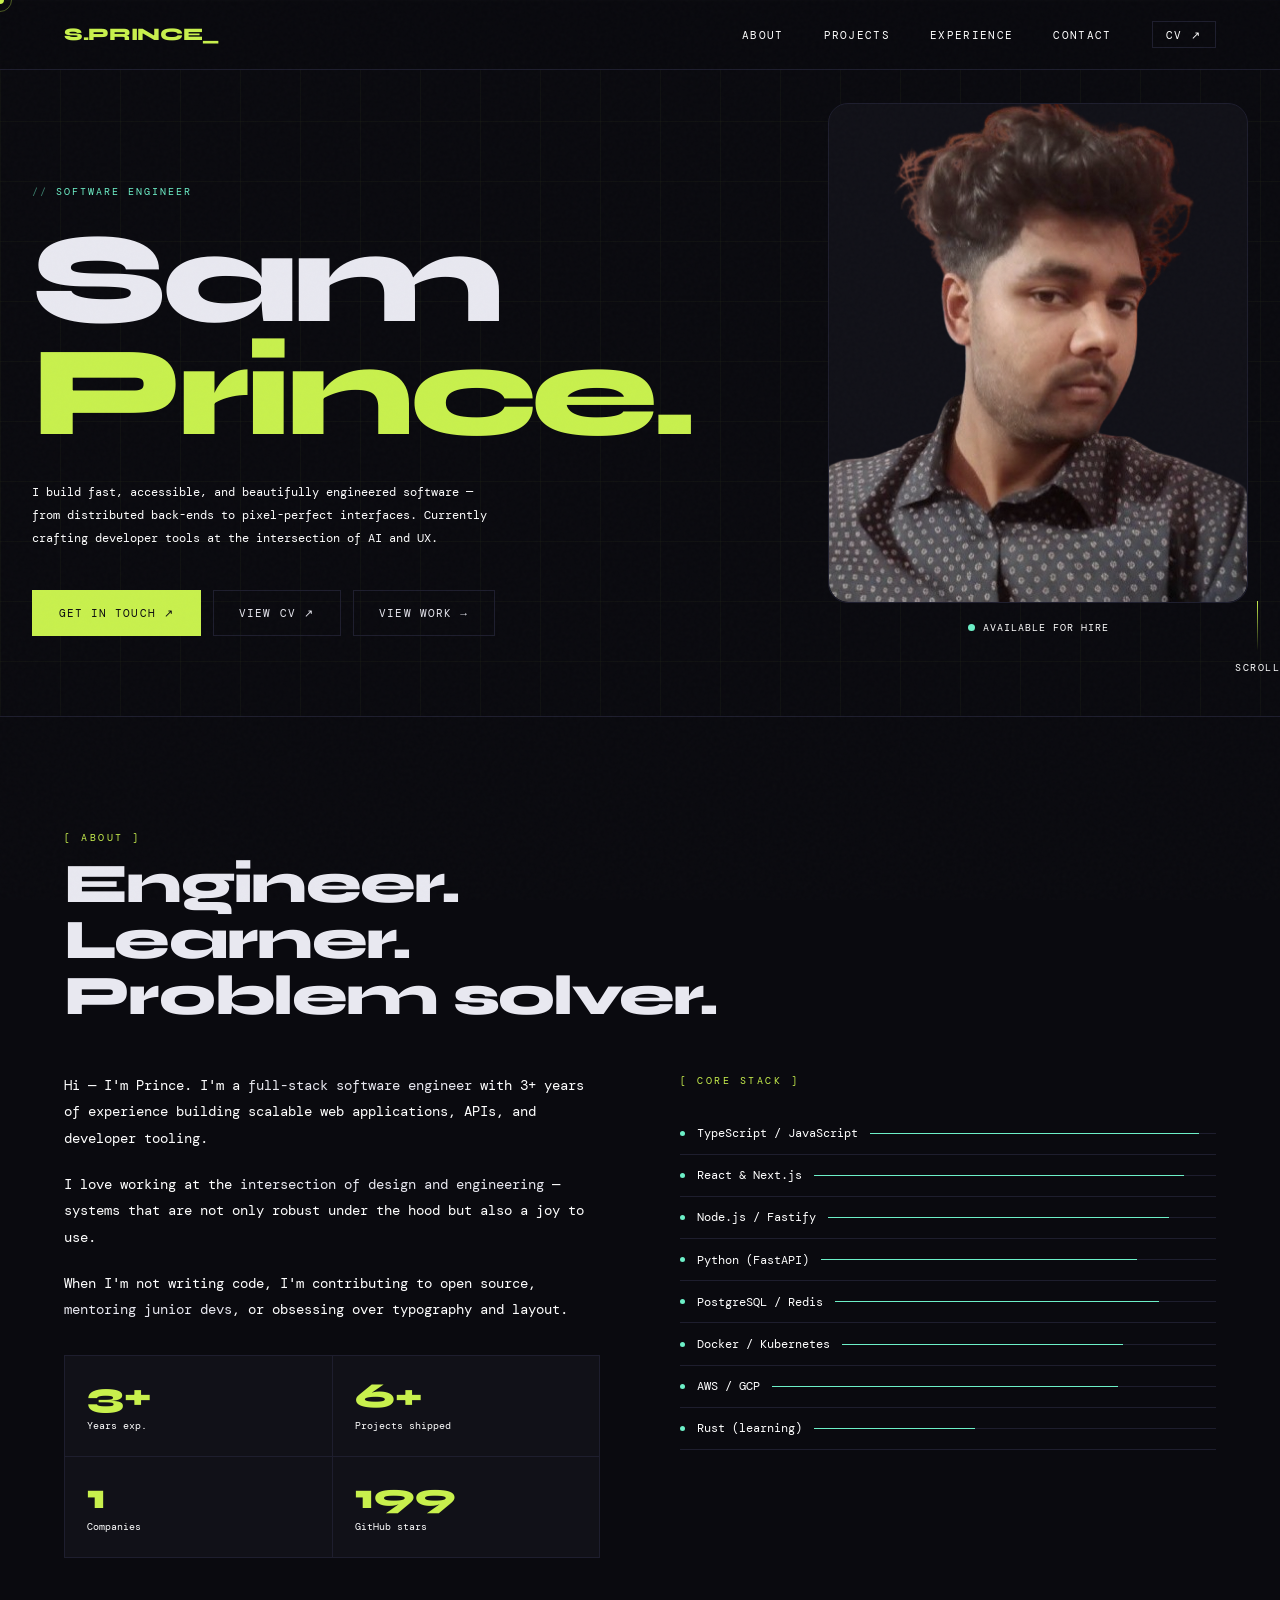
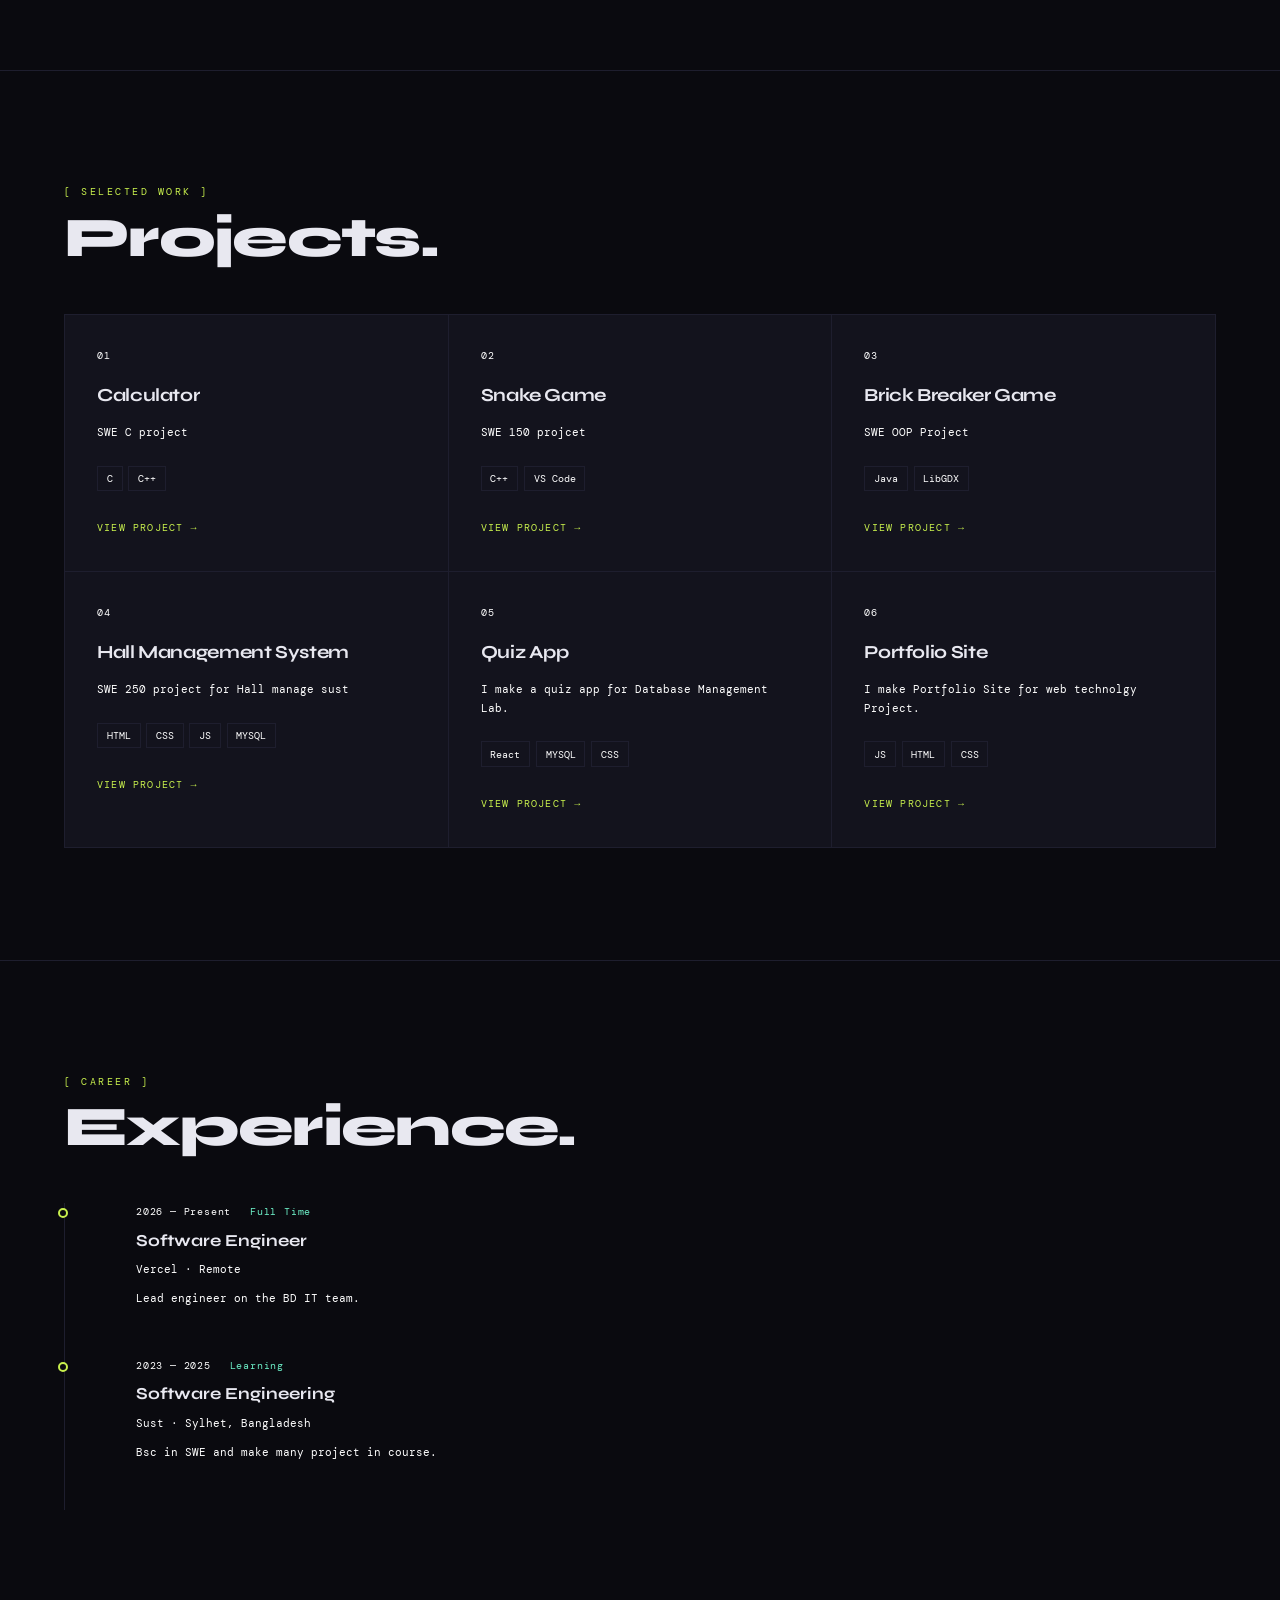
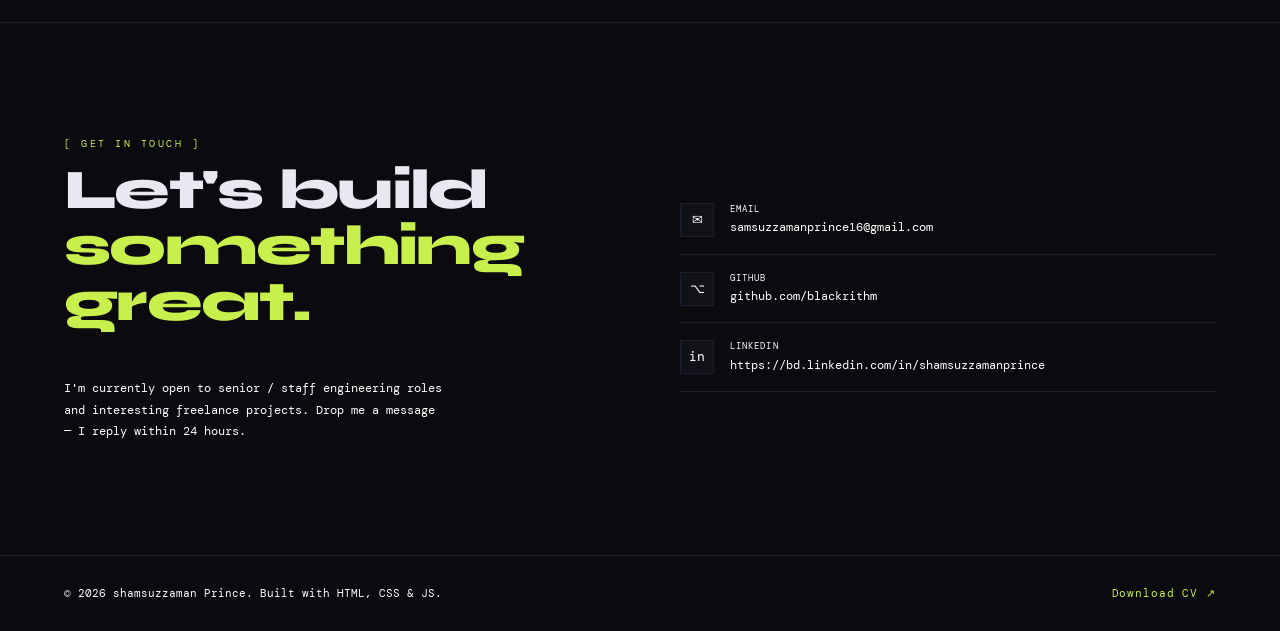
==== portfolio/index.html @ 68087d54 "Initial commit" ====
<!DOCTYPE html>
<html lang="en">
<head>
  <meta charset="UTF-8" />
  <meta name="viewport" content="width=device-width, initial-scale=1.0"/>
  <title>Shamsuzzaman Prince — Software Engineer</title>
  <link rel="stylesheet" href="styles.css" />
  <link href="https://fonts.googleapis.com/css2?family=Syne:wght@400;600;700;800&family=DM+Mono:ital,wght@0,300;0,400;1,300&display=swap" rel="stylesheet"/>
</head>
<body>

  <!-- Custom Cursor -->
  <div id="cursor"></div>
  <div id="cursor-ring"></div>

  <!-- Navigation -->
  <nav id="navbar">
    <div class="nav-logo">S.PRINCE_</div>
    <button class="nav-toggle" id="nav-toggle" aria-label="Toggle menu">
      <span></span><span></span><span></span>
    </button>
    <ul class="nav-links" id="nav-links">
      <li><a href="#about">About</a></li>
      <li><a href="#projects">Projects</a></li>
      <li><a href="#experience">Experience</a></li>
      <li><a href="#contact">Contact</a></li>
      <li><a href="../one_page_cv/index.html" target="_blank" class="nav-cv">CV ↗</a></li>
    </ul>
  </nav>

  <!-- Hero -->
  <section id="hero">
    <div class="hero-grid"></div>
    <div class="hero-content">
      <p class="hero-tag">Software Engineer &nbsp;·&nbsp; Full Stack &nbsp;·&nbsp; Open to work</p>
      <h1>Sam<br><span class="line2">Prince.</span></h1>
      <p class="hero-sub">
        I build fast, accessible, and beautifully engineered software —
        from distributed back-ends to pixel-perfect interfaces.
        Currently crafting developer tools at the intersection of AI and UX.
      </p>
      <div class="hero-ctas">
        <a href="#contact" class="btn btn-primary">Get in touch ↗</a>
        <a href="../one_page_cv/index.html" target="_blank" class="btn btn-outline">View CV ↗</a>
        <a href="#projects" class="btn btn-outline">View work →</a>
      </div>
    </div>
    <div class="hero-photo">
      <div class="photo-frame">
        <img src="profile.jpeg" alt="Shamsuzzaman Prince" onerror="this.style.display='none';this.parentElement.classList.add('no-photo')"/>
        <div class="photo-placeholder"></div>
      </div>
      <div class="hero-status">
        <span class="status-dot"></span> Available for hire
      </div>
    </div>
    <div class="scroll-hint">
      <div class="scroll-line"></div>
      <span>scroll</span>
    </div>
  </section>

  <!-- About -->
  <section id="about">
    <div class="section-header reveal">
      <p class="section-label">About</p>
      <h2>Engineer.<br>Learner.<br>Problem solver.</h2>
    </div>
    <div class="about-grid">
      <div class="about-text reveal">
        <p>Hi — I'm Prince. I'm a <span>full-stack software engineer</span> with 3+ years of experience building scalable web applications, APIs, and developer tooling.</p>
        <p>I love working at the <span>intersection of design and engineering</span> — systems that are not only robust under the hood but also a joy to use.</p>
        <p>When I'm not writing code, I'm contributing to open source, <span>mentoring junior devs</span>, or obsessing over typography and layout.</p>
        <div class="stats-grid">
          <div class="stat"><div class="stat-num">3+</div><div class="stat-label">Years exp.</div></div>
          <div class="stat"><div class="stat-num">6+</div><div class="stat-label">Projects shipped</div></div>
          <div class="stat"><div class="stat-num">1</div><div class="stat-label">Companies</div></div>
          <div class="stat"><div class="stat-num">199</div><div class="stat-label">GitHub stars</div></div>
        </div>
      </div>
      <div class="skills-panel reveal">
        <p class="section-label" style="margin-bottom:1.5rem;">Core stack</p>
        <ul class="skills-list" id="skills-list">
          <li><span>TypeScript / JavaScript</span><div class="skill-bar-wrap"><div class="skill-bar" data-width="95%"></div></div></li>
          <li><span>React &amp; Next.js</span><div class="skill-bar-wrap"><div class="skill-bar" data-width="92%"></div></div></li>
          <li><span>Node.js / Fastify</span><div class="skill-bar-wrap"><div class="skill-bar" data-width="88%"></div></div></li>
          <li><span>Python (FastAPI)</span><div class="skill-bar-wrap"><div class="skill-bar" data-width="80%"></div></div></li>
          <li><span>PostgreSQL / Redis</span><div class="skill-bar-wrap"><div class="skill-bar" data-width="85%"></div></div></li>
          <li><span>Docker / Kubernetes</span><div class="skill-bar-wrap"><div class="skill-bar" data-width="75%"></div></div></li>
          <li><span>AWS / GCP</span><div class="skill-bar-wrap"><div class="skill-bar" data-width="78%"></div></div></li>
          <li><span>Rust (learning)</span><div class="skill-bar-wrap"><div class="skill-bar" data-width="40%"></div></div></li>
        </ul>
      </div>
    </div>
  </section>

  <!-- Projects -->
  <section id="projects">
    <div class="section-header reveal">
      <p class="section-label">Selected work</p>
      <h2>Projects.</h2>
    </div>
    <div class="projects-grid reveal">
      <div class="project-card">
        <div class="project-num">01</div>
        <h3 class="project-title">Calculator</h3>
        <p class="project-desc">SWE C project</p>
        <div class="project-tags"><span>C</span><span>C++</span></div>
        <a href="#" class="project-link">View project →</a>
      </div>
      <div class="project-card">
        <div class="project-num">02</div>
        <h3 class="project-title">Snake Game</h3>
        <p class="project-desc">SWE 150 projcet</p>
        <div class="project-tags"><span>C++</span><span>VS Code</span></div>
        <a href="#" class="project-link">View project →</a>
      </div>
      <div class="project-card">
        <div class="project-num">03</div>
        <h3 class="project-title">Brick Breaker Game</h3>
        <p class="project-desc">SWE OOP Project</p>
        <div class="project-tags"><span>Java</span><span>LibGDX</span></div>
        <a href="#" class="project-link">View project →</a>
      </div>
      <div class="project-card">
        <div class="project-num">04</div>
        <h3 class="project-title">Hall Management System</h3>
        <p class="project-desc">SWE 250 project for Hall manage sust</p>
        <div class="project-tags"><span>HTML</span><span>CSS</span><span>JS</span><span>MYSQL</span></div>
        <a href="#" class="project-link">View project →</a>
      </div>
      <div class="project-card">
        <div class="project-num">05</div>
        <h3 class="project-title">Quiz App</h3>
        <p class="project-desc">I make a quiz app for Database Management Lab.</p>
        <div class="project-tags"><span>React</span><span>MYSQL</span><span>CSS</span></div>
        <a href="#" class="project-link">View project →</a>
      </div>
      <div class="project-card">
        <div class="project-num">06</div>
        <h3 class="project-title">Portfolio Site</h3>
        <p class="project-desc">I make Portfolio Site for web technolgy Project.</p>
        <div class="project-tags"><span>JS</span><span>HTML</span><span>CSS</span></div>
        <a href="#" class="project-link">View project →</a>
      </div>
    </div>
  </section>

  <!-- Experience -->
  <section id="experience">
    <div class="section-header reveal">
      <p class="section-label">Career</p>
      <h2>Experience.</h2>
    </div>
    <div class="timeline">
      <div class="timeline-item">
        <div class="timeline-dot"></div>
        <div class="timeline-meta">2026 — Present <span>Full Time</span></div>
        <div class="timeline-role">Software Engineer</div>
        <div class="timeline-company">Vercel · Remote</div>
        <p class="timeline-desc">Lead engineer on the BD IT team. </div>
      <div class="timeline-item">
        <div class="timeline-dot"></div>
        <div class="timeline-meta">2023 — 2025 <span>Learning</span></div>
        <div class="timeline-role">Software Engineering </div>
        <div class="timeline-company">Sust · Sylhet, Bangladesh</div>
        <p class="timeline-desc">Bsc in SWE and make many project in course.</p>
      </div>
      
    </div>
  </section>

  <!-- Contact -->
  <section id="contact">
    <div class="contact-inner reveal">
      <div class="contact-left">
        <p class="section-label">Get in touch</p>
        <h2>Let's build<br><span>something great.</span></h2>
        <p class="contact-sub">I'm currently open to senior / staff engineering roles and interesting freelance projects. Drop me a message — I reply within 24 hours.</p>
      </div>
      <div class="contact-links">
        <a href="mailto:samsuzzamanprince16@gmail.com" class="contact-link">
          <div class="contact-icon">✉</div>
          <div><div class="contact-type">Email</div>samsuzzamanprince16@gmail.com</div>
        </a>
        <a href="https://github.com/blackrithm" target="_blank" class="contact-link">
          <div class="contact-icon">⌥</div>
          <div><div class="contact-type">GitHub</div>github.com/blackrithm</div>
        </a>
        <a href="https://bd.linkedin.com/in/shamsuzzamanprince" target="_blank" class="contact-link">
          <div class="contact-icon">in</div>
          <div><div class="contact-type">LinkedIn</div>https://bd.linkedin.com/in/shamsuzzamanprince</div>
        </a>
      </div>
    </div>
  </section>

  <!-- Footer -->
  <footer>
    <span>© 2026 shamsuzzaman Prince. Built with HTML, CSS &amp; JS.</span>
    <a href="../one_page_cv/index.html" target="_blank" class="footer-cv">Download CV ↗</a>
  </footer>

  <script src="script.js"></script>
</body>
</html>
---- portfolio/styles.css ----
/* ── Reset & Variables ───────────────────────────────────── */
*, *::before, *::after { box-sizing: border-box; margin: 0; padding: 0; }

:root {
  --bg:       #0a0a0f;
  --surface:  #111118;
  --border:   #1e1e2e;
  --accent:   #c8f04d;
  --accent2:  #6df0c8;
  --text:     #e8e8f0;
  --muted:    #ffffff;
  --card:     #13131d;
  --font-display: 'Syne', sans-serif;
  --font-mono:    'DM Mono', monospace;
  --nav-h:    70px;
}

html { scroll-behavior: smooth; }

body {
  background: var(--bg);
  color: var(--text);
  font-family: var(--font-mono);
  font-size: 14px;
  line-height: 1.7;
  overflow-x: hidden;
  cursor: none;
}

/* ── Noise texture ── */
body::before {
  content: '';
  position: fixed; inset: 0;
  background-image: url("data:image/svg+xml,%3Csvg viewBox='0 0 256 256' xmlns='http://www.w3.org/2000/svg'%3E%3Cfilter id='n'%3E%3CfeTurbulence type='fractalNoise' baseFrequency='0.9' numOctaves='4' stitchTiles='stitch'/%3E%3C/filter%3E%3Crect width='100%25' height='100%25' filter='url(%23n)' opacity='0.04'/%3E%3C/svg%3E");
  pointer-events: none; z-index: 1000; opacity: 0.45;
}

/* ── Custom Cursor ── */
#cursor {
  position: fixed; top: 0; left: 0;
  width: 8px; height: 8px;
  background: var(--accent); border-radius: 50%;
  pointer-events: none; z-index: 9999;
  transform: translate(-50%,-50%);
  transition: transform 0.15s ease, background 0.2s;
}
#cursor-ring {
  position: fixed; top: 0; left: 0;
  width: 24px; height: 24px;
  border: 1px solid rgba(200,240,77,0.35);
  border-radius: 50%;
  pointer-events: none; z-index: 9998;
  transform: translate(-50%,-50%);
  transition: opacity 0.2s;
}
#cursor.hovered  { transform: translate(-50%,-50%) scale(2.5); }
#cursor-ring.hovered { opacity: 0; }

/* ── Navigation ── */
nav {
  position: fixed; top: 0; left: 0; right: 0; height: var(--nav-h);
  display: flex; justify-content: space-between; align-items: center;
  padding: 0 4rem;
  background: rgba(10,10,15,0.85);
  backdrop-filter: blur(20px);
  border-bottom: 1px solid var(--border);
  z-index: 200;
  animation: fadeDown 0.8s ease both;
}
.nav-logo {
  font-family: var(--font-display); font-weight: 800;
  font-size: 1.1rem; letter-spacing: -0.02em; color: var(--accent);
}
.nav-links { display: flex; gap: 2.5rem; list-style: none; align-items: center; }
.nav-links a {
  color: var(--muted); text-decoration: none;
  font-size: 11px; letter-spacing: 0.12em; text-transform: uppercase;
  transition: color 0.2s;
}
.nav-links a:hover, .nav-links a.active { color: var(--accent); }
.nav-links a.nav-cv {
  border: 1px solid var(--border); padding: 0.35rem 0.85rem;
  transition: border-color 0.2s, color 0.2s;
}
.nav-links a.nav-cv:hover { border-color: var(--accent); color: var(--accent); }

/* Hamburger */
.nav-toggle {
  display: none; flex-direction: column; gap: 5px;
  background: none; border: none; cursor: none; padding: 6px;
}
.nav-toggle span {
  display: block; width: 22px; height: 1px;
  background: var(--text); transition: all 0.3s;
}
.nav-toggle.open span:nth-child(1) { transform: translateY(6px) rotate(45deg); }
.nav-toggle.open span:nth-child(2) { opacity: 0; }
.nav-toggle.open span:nth-child(3) { transform: translateY(-6px) rotate(-45deg); }

/* ── Hero ── */
#hero {
  min-height: 20vh;
  display: grid; grid-template-columns: 1fr auto;
  align-items: end; gap: 4rem;
  padding: calc(var(--nav-h) + 2rem) 2rem 5rem;
  position: relative; overflow: hidden;
}
.hero-grid {
  position: absolute; inset: 0;
  background-image:
    linear-gradient(rgba(200,240,77,0.03) 1px, transparent 1px),
    linear-gradient(90deg, rgba(200,240,77,0.03) 1px, transparent 1px);
  background-size: 60px 60px;
  animation: gridPan 20s linear infinite;
}
.hero-content { position: relative; }
.hero-tag {
  font-size: 10px; letter-spacing: 0.2em; text-transform: uppercase;
  color: var(--accent2); margin-bottom: 1.5rem;
  animation: fadeUp 0.8s 0.2s ease both;
}
.hero-tag::before { content: '// '; opacity: 0.5; }
h1 {
  font-family: var(--font-display);
  font-size: clamp(3.5rem, 10vw, 9rem);
  font-weight: 800; line-height: 0.88; letter-spacing: -0.04em;
  animation: fadeUp 0.8s 0.4s ease both;
}
.line2 { color: var(--accent); display: block; }
.hero-sub {
  margin-top: 2rem; max-width: 460px;
  color: var(--muted); font-size: 12px; line-height: 1.9;
  animation: fadeUp 0.8s 0.6s ease both;
}
.hero-ctas {
  display: flex; gap: 0.75rem; margin-top: 2.5rem; flex-wrap: wrap;
  animation: fadeUp 0.8s 0.8s ease both;
}

/* Photo */
.hero-photo {
  position: relative; display: flex; flex-direction: column;
  align-items: center; gap: 1rem; align-self: center; border-radius: 20px;
  animation: fadeUp 0.8s 0.5s ease both;
}
.photo-frame {
  width: 420px; height: 500px;
  border: 1px solid var(--border);
  border-radius: 20px;
  overflow: hidden; position: relative;
  background: var(--surface);
}
.photo-frame img {
  width: 100%; height: 100%; object-fit: cover; display: block;
  filter: grayscale(20%);
  border-radius: 20px;
  transition: filter 0.4s;
}
.photo-frame:hover img { filter: grayscale(0%); }
.photo-placeholder {
  position: absolute; inset: 0;
  display: flex; align-items: center; justify-content: center;
  font-family: var(--font-display); font-size: 3rem; font-weight: 800;
  color: var(--accent); opacity: 0.15;
  border-radius: 20px;
}
.photo-frame.no-photo img { display: none; }
.photo-frame.no-photo .photo-placeholder { opacity: 0.5; }
.hero-status {
  display: flex; align-items: center; gap: 0.5rem;
  font-size: 10px; letter-spacing: 0.1em; color: var(--muted);
  text-transform: uppercase;
}
.status-dot {
  width: 7px; height: 7px; background: var(--accent2);
  border-radius: 50%;
  animation: pulse 2s ease-in-out infinite;
}
@keyframes pulse {
  0%, 100% { box-shadow: 0 0 0 0 rgba(109,240,200,0.5); }
  50% { box-shadow: 0 0 0 6px rgba(109,240,200,0); }
}

/* Scroll hint */
.scroll-hint {
  position: absolute; bottom: 2.5rem; right: 0;
  display: flex; flex-direction: column; align-items: center; gap: 0.5rem;
  color: var(--muted); font-size: 10px; letter-spacing: 0.15em;
  text-transform: uppercase;
  animation: fadeUp 1s 1.2s ease both;
}
.scroll-line {
  width: 1px; height: 50px;
  background: linear-gradient(to bottom, var(--accent), transparent);
  animation: scrollDrop 2s 1.5s ease-in-out infinite;
}
@keyframes scrollDrop {
  0%, 100% { transform: scaleY(0); transform-origin: top; }
  50%       { transform: scaleY(1); transform-origin: top; }
}

/* ── Buttons ── */
.btn {
  display: inline-flex; align-items: center; gap: 0.5rem;
  padding: 0.8rem 1.6rem;
  font-family: var(--font-mono); font-size: 11px;
  letter-spacing: 0.1em; text-transform: uppercase;
  text-decoration: none; border: 1px solid;
  transition: all 0.25s ease; cursor: none;
}
.btn-primary { background: var(--accent); color: var(--bg); border-color: var(--accent); }
.btn-primary:hover { background: transparent; color: var(--accent); }
.btn-outline { background: transparent; color: var(--text); border-color: var(--border); }
.btn-outline:hover { border-color: var(--accent); color: var(--accent); }

/* ── Section Base ── */
section {
  padding: 7rem 4rem;
  border-top: 1px solid var(--border);
  position: relative;
}
.section-label {
  font-size: 10px; letter-spacing: 0.25em;
  text-transform: uppercase; color: var(--accent);
  margin-bottom: 0.6rem;
}
.section-label::before { content: '[ '; }
.section-label::after  { content: ' ]'; }
h2 {
  font-family: var(--font-display);
  font-size: clamp(2rem, 5vw, 3.5rem);
  font-weight: 800; letter-spacing: -0.03em; line-height: 1;
  margin-bottom: 3rem;
}

/* ── About ── */
.about-grid {
  display: grid; grid-template-columns: 1fr 1fr; gap: 5rem; align-items: start;
}
.about-text p { color: var(--muted); line-height: 1.9; margin-bottom: 1.2rem; }
.about-text p span { color: var(--text); }
.stats-grid {
  display: grid; grid-template-columns: 1fr 1fr; gap: 1px;
  background: var(--border); border: 1px solid var(--border); margin-top: 2rem;
}
.stat { background: var(--surface); padding: 1.4rem; transition: background 0.2s; }
.stat:hover { background: var(--card); }
.stat-num { font-family: var(--font-display); font-size: 2.2rem; font-weight: 800; color: var(--accent); line-height: 1; }
.stat-label { font-size: 10px; color: var(--muted); margin-top: 0.2rem; }

.skills-list { list-style: none; }
.skills-list li {
  display: flex; align-items: center; gap: 0.75rem;
  padding: 0.65rem 0; border-bottom: 1px solid var(--border);
  color: var(--muted); font-size: 12px;
  transition: color 0.2s, padding-left 0.25s;
}
.skills-list li:hover { color: var(--text); padding-left: 0.4rem; }
.skills-list li::before {
  content: ''; width: 5px; height: 5px;
  background: var(--accent2); border-radius: 50%; flex-shrink: 0;
}
.skill-bar-wrap { flex: 1; height: 1px; background: var(--border); }
.skill-bar { height: 100%; background: var(--accent2); width: 0; transition: width 1.2s ease; }

/* ── Projects ── */
.projects-grid {
  display: grid; grid-template-columns: repeat(3, 1fr); gap: 1px;
  background: var(--border); border: 1px solid var(--border);
}
.project-card {
  background: var(--card); padding: 2rem;
  position: relative; overflow: hidden;
  transition: background 0.3s;
}
.project-card::after {
  content: ''; position: absolute; inset: 0;
  background: linear-gradient(135deg, rgba(200,240,77,0.04), transparent);
  opacity: 0; transition: opacity 0.3s;
}
.project-card:hover { background: var(--surface); }
.project-card:hover::after { opacity: 1; }
.project-num { font-size: 10px; color: var(--muted); letter-spacing: 0.1em; margin-bottom: 1rem; }
.project-title {
  font-family: var(--font-display); font-size: 1.15rem; font-weight: 700;
  margin-bottom: 0.75rem; letter-spacing: -0.02em;
}
.project-desc { color: var(--muted); font-size: 11px; line-height: 1.7; margin-bottom: 1.5rem; }
.project-tags { display: flex; flex-wrap: wrap; gap: 0.35rem; margin-bottom: 1.5rem; }
.project-tags span {
  font-size: 10px; padding: 0.2rem 0.55rem;
  border: 1px solid var(--border); color: var(--muted);
}
.project-link {
  font-size: 10px; letter-spacing: 0.12em; text-transform: uppercase;
  color: var(--accent); text-decoration: none;
  display: inline-flex; align-items: center; gap: 0.35rem;
  transition: gap 0.2s;
}
.project-link:hover { gap: 0.7rem; }

/* ── Experience ── */
.timeline { position: relative; padding-left: 2rem; max-width: 800px; }
.timeline::before {
  content: ''; position: absolute; left: 0; top: 0; bottom: 0;
  width: 1px; background: var(--border);
}
.timeline-item {
  position: relative; padding: 0 0 3rem 2.5rem;
  opacity: 0; transform: translateX(-12px);
  transition: opacity 0.6s ease, transform 0.6s ease;
}
.timeline-item.visible { opacity: 1; transform: translateX(0); }
.timeline-item:nth-child(2) { transition-delay: 0.1s; }
.timeline-item:nth-child(3) { transition-delay: 0.2s; }
.timeline-item:nth-child(4) { transition-delay: 0.3s; }
.timeline-dot {
  position: absolute; left: -2.35rem; top: 0.3rem;
  width: 10px; height: 10px;
  background: var(--bg); border: 2px solid var(--accent); border-radius: 50%;
}
.timeline-meta { font-size: 10px; color: var(--muted); letter-spacing: 0.08em; margin-bottom: 0.4rem; }
.timeline-meta span { color: var(--accent2); margin-left: 0.75rem; }
.timeline-role { font-family: var(--font-display); font-size: 1.05rem; font-weight: 700; margin-bottom: 0.3rem; }
.timeline-company { color: var(--muted); font-size: 11px; margin-bottom: 0.65rem; }
.timeline-desc { color: var(--muted); font-size: 11px; line-height: 1.8; }

/* ── Contact ── */
.contact-inner {
  display: grid; grid-template-columns: 1fr 1fr; gap: 5rem; align-items: center;
}
.contact-left h2 span { color: var(--accent); display: block; }
.contact-sub { color: var(--muted); font-size: 12px; line-height: 1.8; max-width: 380px; margin-top: 1.5rem; }
.contact-links { display: flex; flex-direction: column; }
.contact-link {
  display: flex; align-items: center; gap: 1rem;
  color: var(--muted); text-decoration: none; font-size: 12px;
  padding: 1rem 0; border-bottom: 1px solid var(--border);
  transition: color 0.2s, padding-left 0.2s;
}
.contact-link:hover { color: var(--accent); padding-left: 0.5rem; }
.contact-icon {
  width: 34px; height: 34px; background: var(--surface);
  border: 1px solid var(--border);
  display: flex; align-items: center; justify-content: center;
  font-size: 13px; flex-shrink: 0;
  transition: background 0.2s, border-color 0.2s, color 0.2s;
}
.contact-link:hover .contact-icon {
  background: var(--accent); color: var(--bg); border-color: var(--accent);
}
.contact-type { font-size: 9px; letter-spacing: 0.12em; text-transform: uppercase; color: var(--muted); }

/* ── Footer ── */
footer {
  padding: 1.75rem 4rem;
  border-top: 1px solid var(--border);
  display: flex; justify-content: space-between; align-items: center;
  color: var(--muted); font-size: 11px;
}
.footer-cv {
  color: var(--accent); text-decoration: none;
  font-size: 11px; letter-spacing: 0.08em;
  transition: opacity 0.2s;
}
.footer-cv:hover { opacity: 0.7; }

/* ── Animations ── */
@keyframes fadeUp   { from { opacity: 0; transform: translateY(20px); } to { opacity: 1; transform: none; } }
@keyframes fadeDown { from { opacity: 0; transform: translateY(-10px); } to { opacity: 1; transform: none; } }
@keyframes gridPan  { 0% { background-position: 0 0; } 100% { background-position: 60px 60px; } }

.reveal {
  opacity: 0; transform: translateY(22px);
  transition: opacity 0.7s ease, transform 0.7s ease;
}
.reveal.visible { opacity: 1; transform: none; }

/* ── Responsive ── */
@media (max-width: 1024px) {
  .projects-grid { grid-template-columns: 1fr 1fr; }
}
@media (max-width: 768px) {
  nav { padding: 0 1.5rem; }
  .nav-toggle { display: flex; }
  .nav-links {
    display: none; position: absolute; top: var(--nav-h); left: 0; right: 0;
    flex-direction: column; gap: 0;
    background: rgba(10,10,15,0.98); border-bottom: 1px solid var(--border);
  }
  .nav-links.open { display: flex; }
  .nav-links li { border-bottom: 1px solid var(--border); }
  .nav-links a { display: block; padding: 1rem 2rem; }
  #hero { grid-template-columns: 1fr; padding: 6rem 1.5rem 4rem; }
  .hero-photo { display: none; }
  section { padding: 4rem 1.5rem; }
  .about-grid, .contact-inner { grid-template-columns: 1fr; gap: 2.5rem; }
  .projects-grid { grid-template-columns: 1fr; }
  footer { flex-direction: column; gap: 0.5rem; text-align: center; padding: 1.5rem; }
}
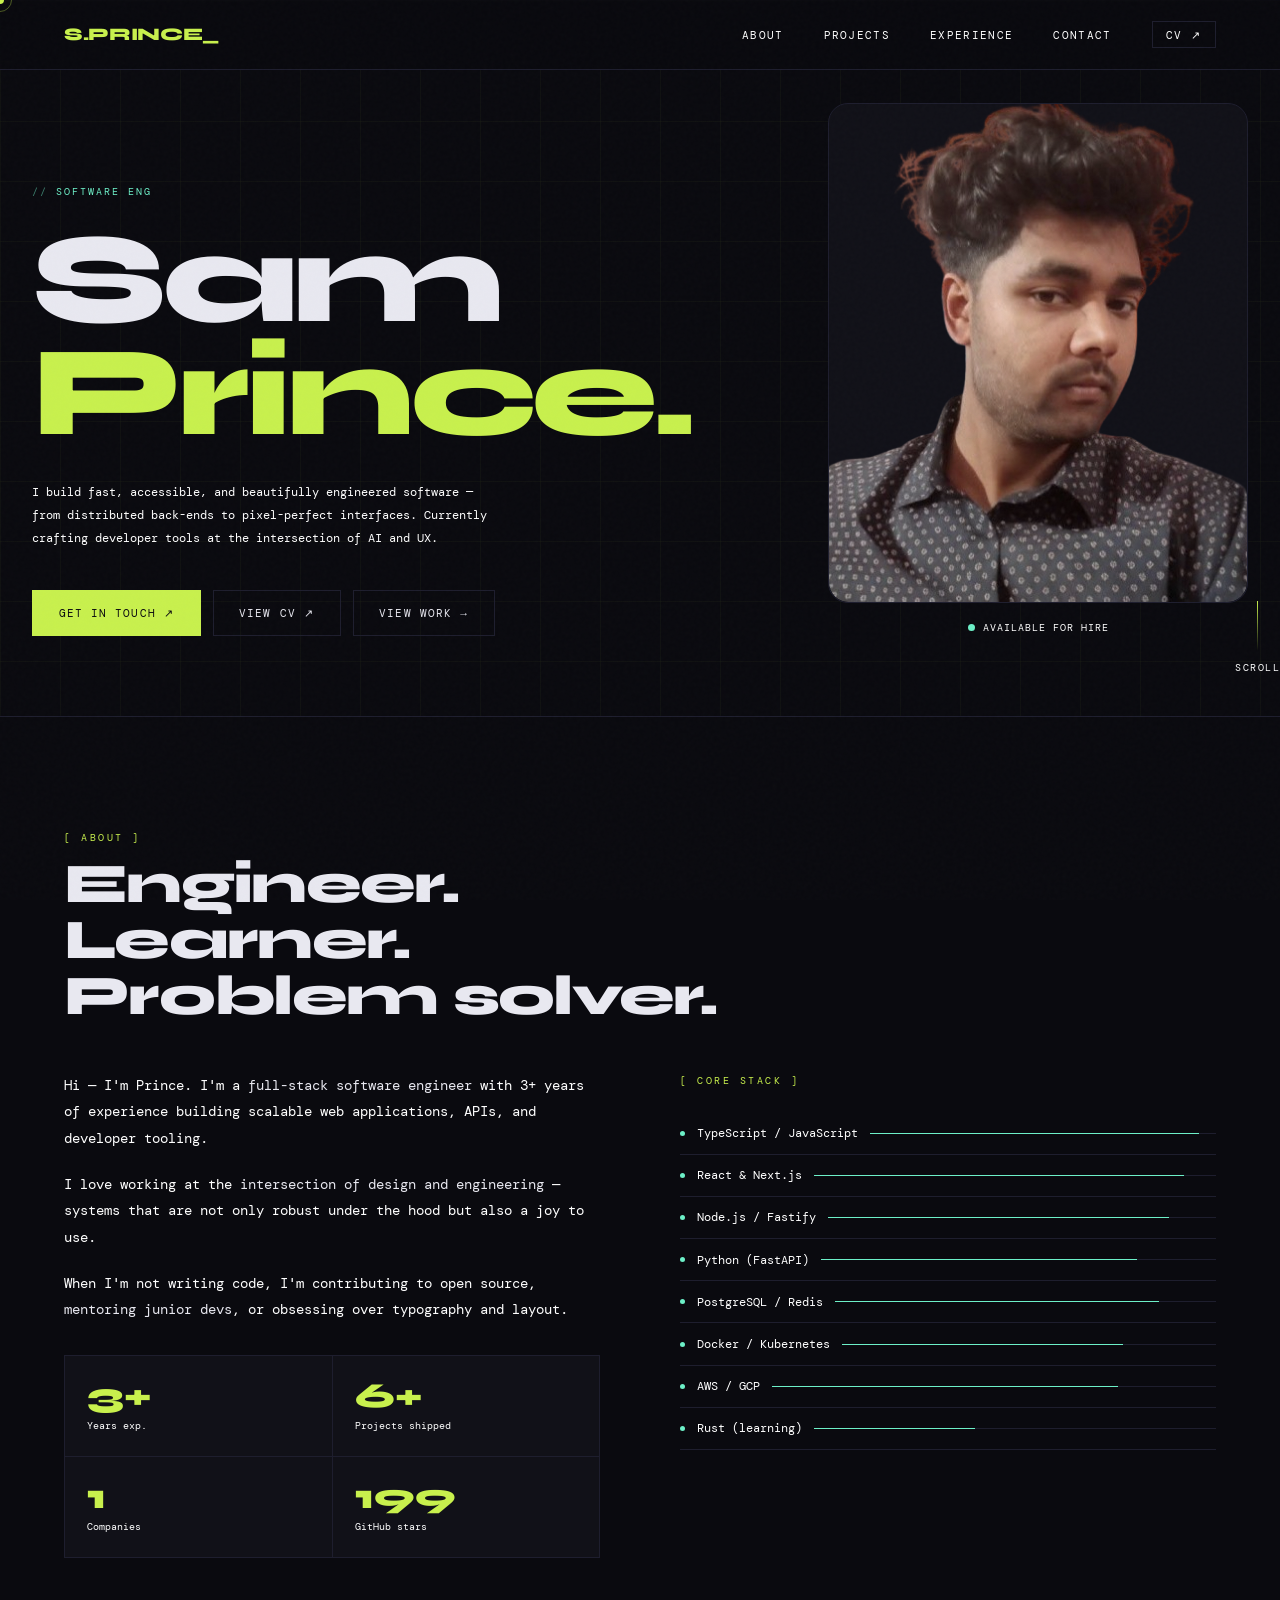
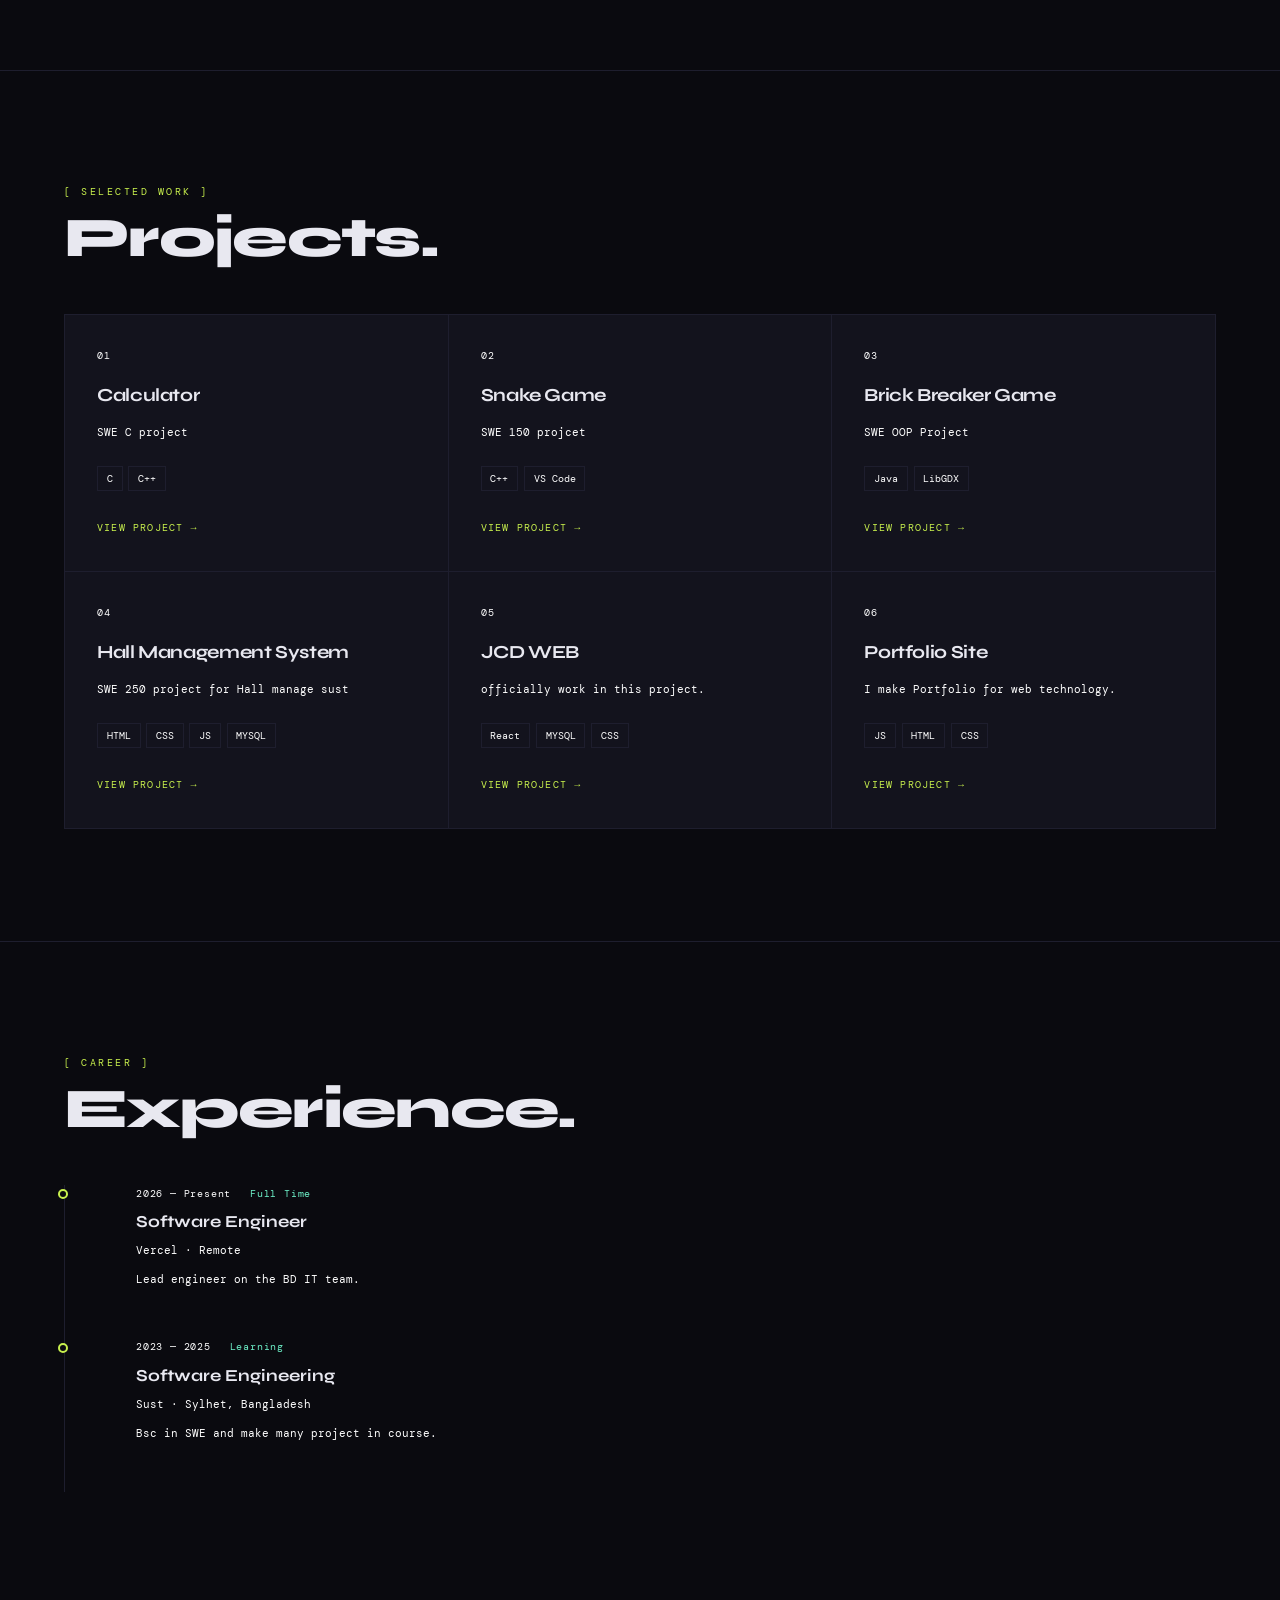
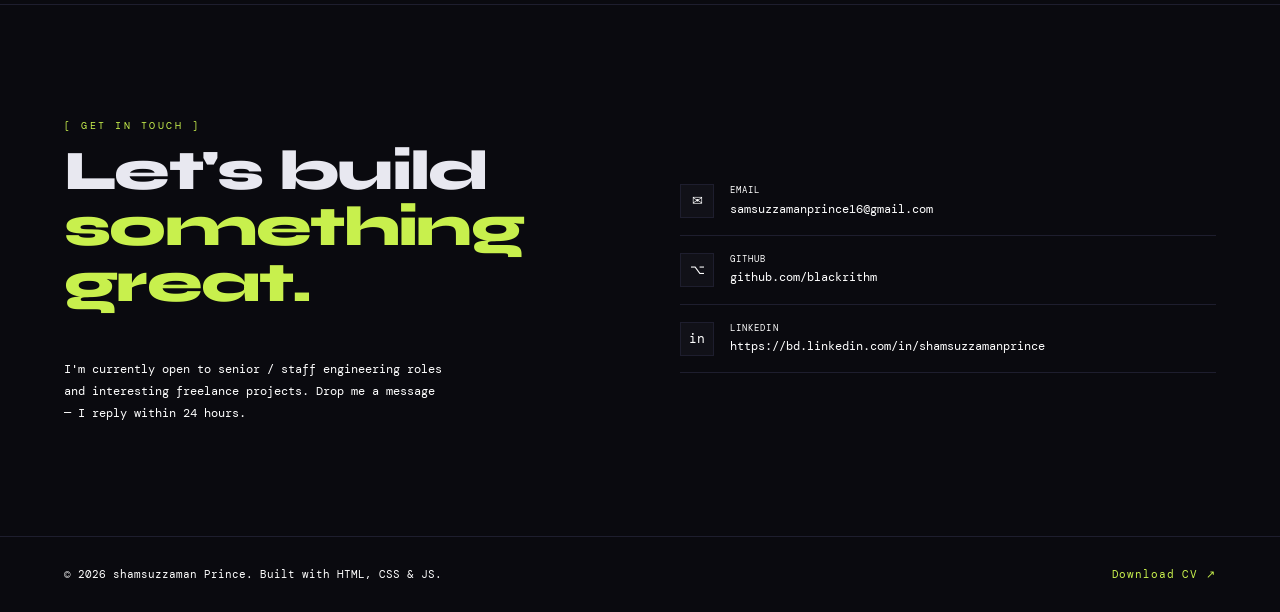
==== commit 7b8f2294: "project card link update" ====
--- a/portfolio/index.html
+++ b/portfolio/index.html
@@ -101,48 +101,55 @@
       <h2>Projects.</h2>
     </div>
     <div class="projects-grid reveal">
+
       <div class="project-card">
         <div class="project-num">01</div>
         <h3 class="project-title">Calculator</h3>
         <p class="project-desc">SWE C project</p>
         <div class="project-tags"><span>C</span><span>C++</span></div>
-        <a href="#" class="project-link">View project →</a>
-      </div>
+        <a href="https://github.com/blackrithm/Calculator" target="_blank" class="project-link">View project →</a>
+      </div>
+
       <div class="project-card">
         <div class="project-num">02</div>
         <h3 class="project-title">Snake Game</h3>
         <p class="project-desc">SWE 150 projcet</p>
         <div class="project-tags"><span>C++</span><span>VS Code</span></div>
-        <a href="#" class="project-link">View project →</a>
-      </div>
+        <a href="https://github.com/blackrithm/Game-Project" target="_blank" class="project-link">View project →</a>
+      </div>
+
       <div class="project-card">
         <div class="project-num">03</div>
         <h3 class="project-title">Brick Breaker Game</h3>
         <p class="project-desc">SWE OOP Project</p>
         <div class="project-tags"><span>Java</span><span>LibGDX</span></div>
-        <a href="#" class="project-link">View project →</a>
-      </div>
+        <a href="https://github.com/blackrithm/Brick-Breaker" target="_blank" class="project-link">View project →</a>
+      </div>
+
       <div class="project-card">
         <div class="project-num">04</div>
         <h3 class="project-title">Hall Management System</h3>
         <p class="project-desc">SWE 250 project for Hall manage sust</p>
         <div class="project-tags"><span>HTML</span><span>CSS</span><span>JS</span><span>MYSQL</span></div>
-        <a href="#" class="project-link">View project →</a>
-      </div>
+        <a href="https://github.com/blackrithm/SWE-250" target="_blank" class="project-link">View project →</a>
+      </div>
+
       <div class="project-card">
         <div class="project-num">05</div>
-        <h3 class="project-title">Quiz App</h3>
-        <p class="project-desc">I make a quiz app for Database Management Lab.</p>
+        <h3 class="project-title">JCD WEB</h3>
+        <p class="project-desc">officially work in this project.</p>
         <div class="project-tags"><span>React</span><span>MYSQL</span><span>CSS</span></div>
-        <a href="#" class="project-link">View project →</a>
-      </div>
+        <a href="https://github.com/antineutrin0/JCD-ORG" target="_blank" class="project-link">View project →</a>
+      </div>
+
       <div class="project-card">
         <div class="project-num">06</div>
         <h3 class="project-title">Portfolio Site</h3>
-        <p class="project-desc">I make Portfolio Site for web technolgy Project.</p>
+        <p class="project-desc">I make Portfolio for web technology.</p>
         <div class="project-tags"><span>JS</span><span>HTML</span><span>CSS</span></div>
-        <a href="#" class="project-link">View project →</a>
-      </div>
+        <a href="https://github.com/blackrithm/portfolio" target="_blank" class="project-link">View project →</a>
+      </div>
+
     </div>
   </section>
 
--- a/portfolio/styles.css
+++ b/portfolio/styles.css
@@ -26,7 +26,9 @@
   overflow-x: hidden;
   cursor: none;
 }
-
+a {
+  cursor: pointer !important;
+}
 /* ── Noise texture ── */
 body::before {
   content: '';
@@ -277,6 +279,7 @@
   content: ''; position: absolute; inset: 0;
   background: linear-gradient(135deg, rgba(200,240,77,0.04), transparent);
   opacity: 0; transition: opacity 0.3s;
+  pointer-events: none; 
 }
 .project-card:hover { background: var(--surface); }
 .project-card:hover::after { opacity: 1; }
